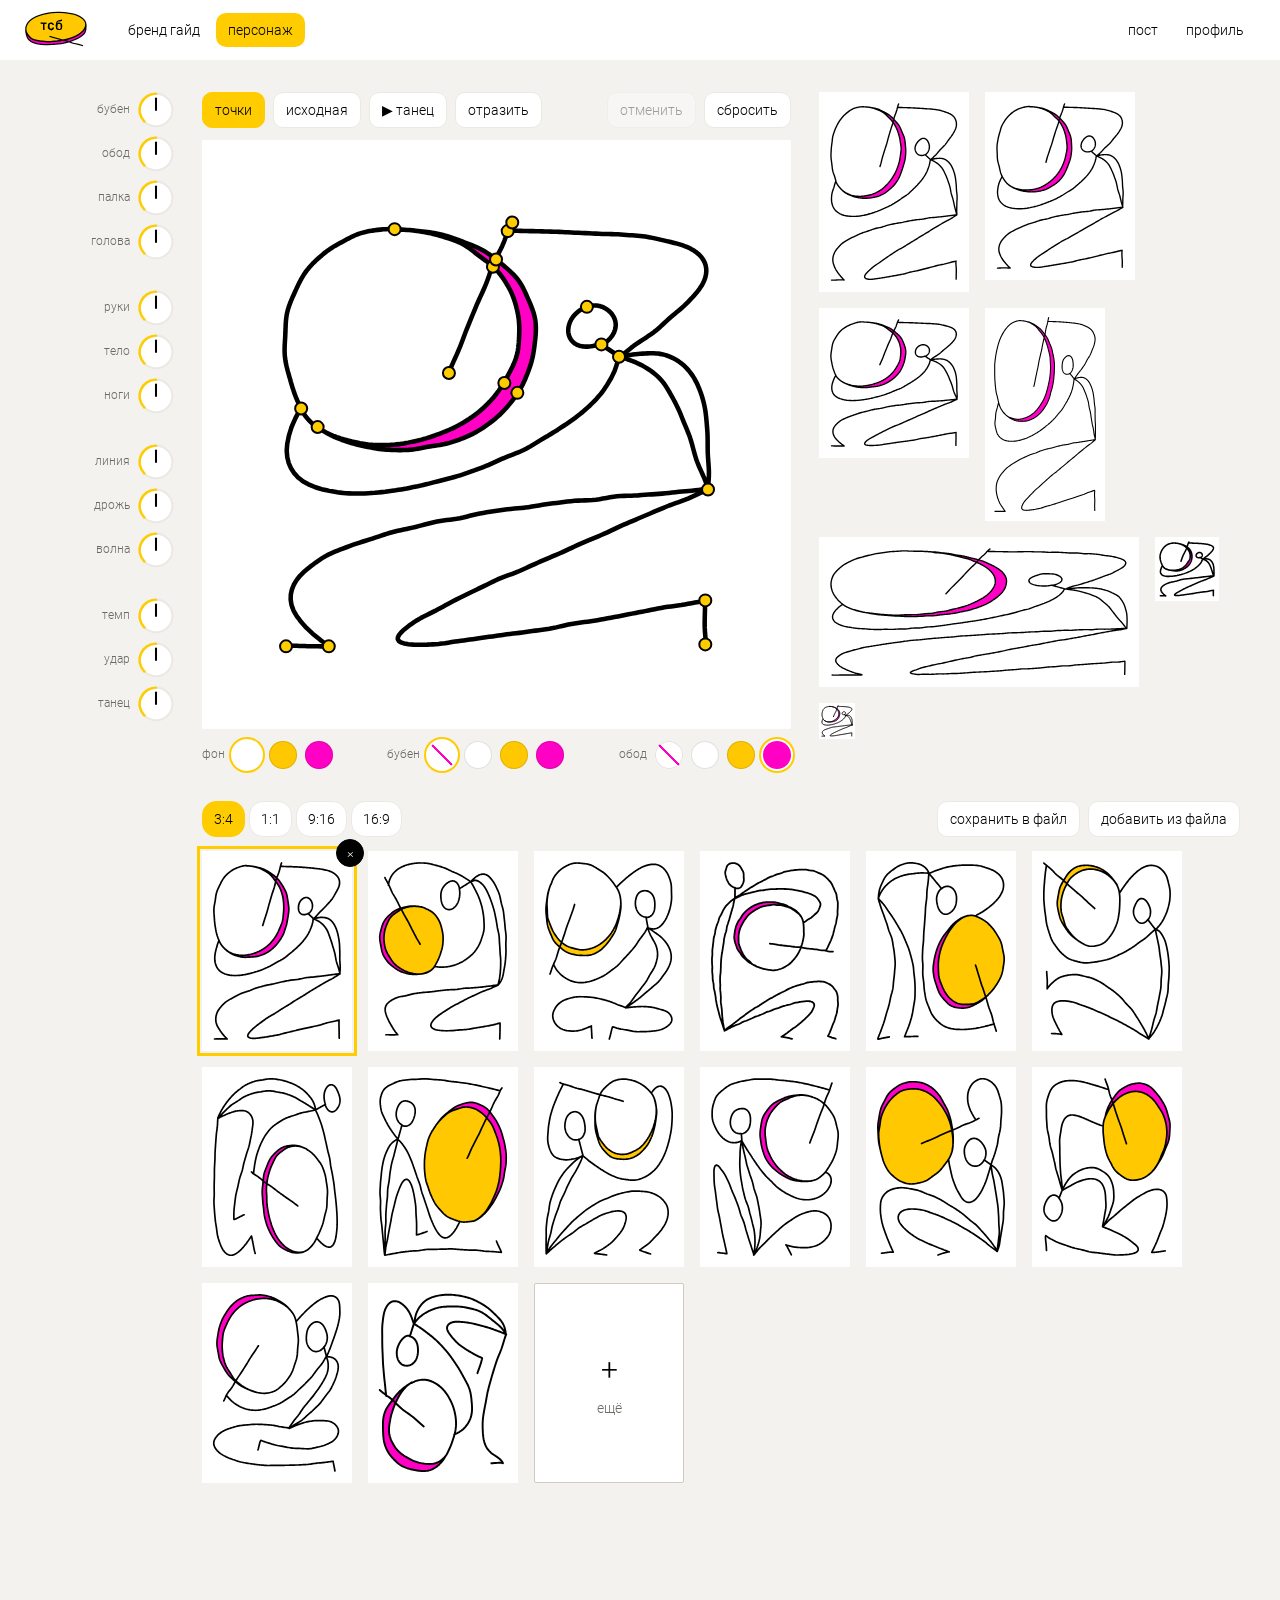
==== character.html @ 8b139198 "Танцы с бубном: сайт Co-Authored-By: Claude Opus 5.5 <noreply@anthropic.com>" ====
<!doctype html>
<html lang="ru"><head><meta charset="utf-8"><meta name="viewport" content="width=device-width,initial-scale=1"><title>танцы с бубном: персонаж</title>
<link rel="stylesheet" href="ui-kit.css?v=202611252155"><link rel="stylesheet" href="font.css?v=202611252155"><style>
html,body{margin:0}
.wrap{padding:92px 40px 32px 24px;display:grid;grid-template-columns:150px auto minmax(260px,1fr);gap:28px;align-items:start;justify-content:start}
.knobs{display:flex;flex-direction:column;gap:8px;align-items:flex-end}.knobs .gap{height:14px}
.ed{position:relative;touch-action:none;cursor:pointer;user-select:none}.ed canvas{display:block}.ed svg{position:absolute;inset:0;width:100%;height:100%;overflow:visible}
.nd{fill:#ffcc00;stroke:#000;stroke-width:2;cursor:grab}.hd{fill:#fff;stroke:#ff00c4;stroke-width:2;cursor:grab}.nd.on{fill:#ff00c4}.ln{stroke:#ff00c4;stroke-width:1.5;pointer-events:none}.hit{fill:transparent;cursor:grab}.xx{fill:rgba(255,0,196,.14);stroke:#ff00c4;stroke-width:3;pointer-events:none}#xn{position:absolute;left:14px;bottom:12px;z-index:2;color:#000;background:#fff;border-radius:10px;padding:4px 10px;pointer-events:none;font-weight:500}#xn:empty{display:none}.pers.bad::after{content:'';position:absolute;left:8px;top:8px;width:12px;height:12px;border-radius:50%;background:#ff00c4}
.whole{fill:transparent;cursor:move}.gbox{fill:none;stroke:#000;stroke-width:1.5;stroke-dasharray:5 4;pointer-events:none}.gh{fill:#ffcc00;stroke:#000;stroke-width:2}
.bar{display:flex;justify-content:space-between;gap:8px;flex-wrap:wrap;margin-top:12px}.top{margin:0 0 12px}.dgrp{flex-wrap:wrap}
.tests{display:flex;flex-wrap:wrap;gap:16px;align-items:flex-start}
.troupe{padding:0 40px 25vh 202px}.grid{display:flex;flex-wrap:wrap;gap:16px;margin-top:14px}.pers{position:relative}.pb{border:0;padding:0;background:none;display:block}.pb canvas{display:block}.pers.on .pb{outline:3px solid var(--yellow);outline-offset:2px}.pers .del2{top:-12px;right:-12px}.troupe .card{margin:0}
.rect.on{background:var(--yellow);border-color:var(--yellow)}.rect:disabled{opacity:.35;cursor:default}.sw.no{background:linear-gradient(to top right,transparent 47%,#ff00c4 47%,#ff00c4 53%,transparent 53%),#fff!important}
@media(max-width:900px){.wrap{grid-template-columns:120px 1fr;padding-right:16px}.tests{grid-column:2}}
</style></head><body>
<header class="topbar"><a class="tblogo" href="guide.html" aria-label="бренд гайд"><canvas id="tbLogo"></canvas></a><span style="display:flex;gap:4px"><a class="tbl" href="guide.html">бренд гайд</a><a class="tbl" href="character.html" style="background:var(--yellow)">персонаж</a></span><nav class="tbnav"><a href="assets.html#posts">пост</a><a href="assets.html#profile">профиль</a></nav></header>
<div class="wrap"><div class="knobs" id="knobs"></div>
<div><div class="bar top" id="top"></div><div class="ed" id="ed"><b id="xn" aria-live="polite"></b><canvas id="cv"></canvas><svg id="ov"></svg></div><div class="bar" id="bot"></div></div>
<div class="tests" id="tests"></div></div>
<div class="troupe"><div class="bar top"><div class="chips" id="rat"></div><div class="dgrp"><button class="rect" onclick="toFile()">сохранить в файл</button><button class="rect" onclick="$('ff').value='';$('ff').click()">добавить из файла</button><input type="file" id="ff" accept=".json,application/json" hidden></div></div><div class="grid" id="grid"></div></div>
<script src="chars-default.js?v=202611252155"></script><script src="poses.js?v=202611252155"></script><script src="cross.js?v=202611252155"></script><script src="dance.js?v=202611252155"></script><script src="figure.js?v=202611252155"></script><script src="ui-kit.js?v=202611252155"></script><script>
'use strict';
const $=id=>document.getElementById(id),clone=o=>JSON.parse(JSON.stringify(o)),KEY='tsb.characters.v3',OLD='tsb.characters.v2';
// точки макета, 342×342
const BASE={top:[88.9,5.4],top1:[121.8,5.4],top2:[13.5,5.4],top3:[119.5,5.4],
 in1:[168.2,35.8],in1a:[150,17.3],in1b:[191.7,59.6],in2:[177.4,129.5],in2a:[198.5,94.5],in2b:[145.1,183.1],
 out1:[170.7,29.9],out1a:[149.3,14.2],out1b:[202,52.8],out2:[187.9,137.5],out2a:[215.5,90.5],out2b:[156.2,191.6],
 bot:[26.8,165.1],bota:[62.8,191],boto:[64.8,193.2],botb:[21,160.7],left:[13.5,150.1],lefta:[16.4,155.7],leftb:[-21.2,82.3],
 hand:[180.1,7],handa:[348.4,7],butt:[183.8,0],tip:[132.7,121.5],neck:[269.9,108.4],necka:[394.3,23.8],neckb:[255.2,200.9],neckc:[344.8,89.6],neckd:[319.7,121.3],leftc:[-63,280.4],
 hb:[255.7,98.4],hb1:[278.2,86],hb2:[226.8,107.8],ht:[244,68.1],ht1:[263.1,60.7],ht2:[218,78.2],
 hip:[341.7,215.5],hipa:[342.7,160.6],hipb:[317.8,156.8],hipc:[178.7,226.1],hipd:[-4.2,360],
 f1:[35.8,342],f1a:[-84.8,258.5],f1e:[1.3,342],f2:[339.5,304.9],f2a:[21.4,363.2],f2e:[339.5,340.4]};
// [точка, усик, усик, точка, группа]; две точки = прямая
const SEG=[['top','top1','in1a','in1','drum'],['in1','in1b','in2a','in2','drum'],['in2','in2b','bota','bot','drum'],['bot','botb','lefta','left','drum'],['left','leftb','top2','top','drum'],
 ['top','top3','out1a','out1','rim'],['out1','out1b','out2a','out2','rim'],['out2','out2b','boto','bot','rim'],
 ['hand','handa','necka','neck','arm'],['neck','neckb','leftc','left','arm'],['neck','neckc','hipa','hip','body'],['neck','neckd','hipb','hip','body'],['hip','hipc','f1a','f1','leg'],['hip','hipd','f2a','f2','leg'],
 ['hb','hb1','ht1','ht','head'],['ht','ht2','hb2','hb','head'],['butt','hand'],['hand','tip'],['neck','hb'],['f1','f1e'],['f2','f2e']];
const PATHS=[[0,1,2,3,4],[5,6,7],[8],[9],[10],[11],[12,19],[13,20],[14,15],[16,17],[18]];
const OWN={};for(const s of SEG)if(s.length>2){OWN[s[1]]=s[0];OWN[s[2]]=s[3]}
const DRUM=['top','top1','top2','top3','in1','in1a','in1b','in2','in2a','in2b','out1','out1a','out1b','out2','out2a','out2b','bot','bota','boto','botb','left','lefta','leftb'];
const HEAD=['hb1','hb2','ht','ht1','ht2'];
const RIM={out1:'in1',out1a:'in1a',out1b:'in1b',out2:'in2',out2a:'in2a',out2b:'in2b',boto:'bota',top3:'top1'};
const BEND={};for(const s of SEG)if(['arm','body','leg'].includes(s[4])){BEND[s[1]]=[s[0],s[3],1/3,s[4]];BEND[s[2]]=[s[0],s[3],2/3,s[4]]}
const MOVE={hb:HEAD,neck:['hb',...HEAD],hand:['butt'],f1:['f1e'],f2:['f2e']};
// крутилки: .5 = как в макете
const DEF={pts:BASE,k:{drum:.5,rim:.5,head:.5,stick:.5,arm:.5,body:.5,leg:.5,weight:.5,wob:.5,step:.5},skin:'none',side:'pink',surf:'white',under:false,dots:true};
// A = вся труппа; S = открытый персонаж (свои точки, крутилки, цвета); фон и вид общие
let A=[],cur=0,S,G={surf:'white',under:false,dots:true,ratio:'3:4'},undo=[],sel=null,seen='';
const SHOWN=['surf','under','dots'];
function open_(i){if(play){play=false;$('ov').style.display=''}cur=i;S=A[i];for(const k of SHOWN)S[k]=G[k];sel=null}
function born(q,i){const o=clone(DEF);if(q)o.pts=buildPose(q,BASE,DRUM);o.src=q?q.id:'макет';o.skin=['none','yellow','none'][i%3];o.side=i%3===2?'yellow':'pink';fit(o);o.home=clone(o.pts);return o}
// копии: при каждом открытии прошлый список откладывается в IndexedDB (последние 30), отдельно от рабочего
const vault=()=>new Promise((ok,no)=>{const r=indexedDB.open('tsb.characters.backup',1);r.onupgradeneeded=()=>r.result.createObjectStore('b');r.onsuccess=()=>ok(r.result);r.onerror=()=>no(r.error)});
async function backup(raw){if(!raw)return;try{const d=await vault(),st=d.transaction('b','readwrite').objectStore('b');st.put(raw,Date.now());const r=st.getAllKeys();r.onsuccess=()=>r.result.slice(0,-30).forEach(k=>st.delete(k))}catch(e){console.warn(e)}}
function load(){let v=null;const raw=localStorage.getItem(KEY);backup(raw);try{v=JSON.parse(localStorage.getItem(KEY)||'null')}catch(e){}
  if(v&&Array.isArray(v.list)&&v.list.length){A=v.list;Object.assign(G,v.g)}else{A=CHAR_DEFAULT.map(clone);
    // настроенные вручную персонажи из прошлой серии остаются в конце
    try{const o=JSON.parse(localStorage.getItem(OLD)||'null');if(o&&o.list)A.push(...o.list.filter(T=>T.home&&(JSON.stringify(T.pts)!==JSON.stringify(T.home)||JSON.stringify(T.k)!==JSON.stringify(DEF.k))))}catch(e){}}
  if(raw&&!(v&&Array.isArray(v.list)&&v.list.length))try{localStorage.setItem(KEY+'.broken.'+Date.now(),raw)}catch(e){}
  open_(v&&A[v.cur]?v.cur:0)}
function toFile(){save();const a=el('a');a.href=URL.createObjectURL(new Blob([localStorage.getItem(KEY)||JSON.stringify({list:A,cur,g:G})],{type:'application/json'}));a.download=`tancy-s-bubnom-персонажи-${A.length}-${new Date().toISOString().slice(0,16).replace(/[:T]/g,'-')}.json`;a.click();setTimeout(()=>URL.revokeObjectURL(a.href),4000)}
// из файла персонажи добавляются в конец, ничего не заменяя
async function fromFile(f){try{const v=JSON.parse(await f.text());if(!Array.isArray(v.list)||!v.list.length||!v.list.every(T=>T.pts&&T.k&&Object.keys(BASE).every(q=>Array.isArray(T.pts[q]))))throw 0;const have=new Set(A.map(T=>JSON.stringify([T.pts,T.k,T.skin,T.side]))),add=v.list.filter(T=>!have.has(JSON.stringify([T.pts,T.k,T.skin,T.side])));if(!add.length)return toast('все эти персонажи уже здесь');snap();A.push(...add);open_(A.length-1);all();toast('добавлено персонажей: '+add.length,back)}catch(e){toast('это не файл персонажей')}}
const save=()=>{try{giveIds();for(const k of SHOWN)G[k]=S[k];localStorage.setItem(KEY,JSON.stringify({list:A,cur,g:G}));publish()}catch(e){console.warn(e)}};
const snap=()=>{undo.push(JSON.stringify({A,cur,G}));if(undo.length>40)undo.shift()};
const mul=v=>v<.5?.15+v*1.7:1+(v-.5)*2;   // 0.15…1…2
const size=v=>.4+v*1.2,FR=v=>1.2*v+.4;
// точки после крутилок
function effective(T){const p=T.pts,o=clone(p),K=T.k,ds=size(K.drum),cx=(p.left[0]+p.in2[0])/2,cy=(p.top[1]+p.bot[1])/2,hs=size(K.head),rm=mul(K.rim);
  for(const q in RIM)for(const j of[0,1])o[q][j]=p[RIM[q]][j]+(p[q][j]-p[RIM[q]][j])*rm;
  for(const q of DRUM)o[q]=[cx+(o[q][0]-cx)*ds,cy+(o[q][1]-cy)*ds];
  for(const q of HEAD)o[q]=[0,1].map(j=>p.hb[j]+(p[q][j]-p.hb[j])*hs);
  for(const q in BEND){const[a,b,t,g]=BEND[q],n=OWN[q],h=[0,1].map(j=>p[q][j]+o[n][j]-p[n][j]);const k=mul(K[g]);o[q]=[0,1].map(j=>{const c=o[a][j]+(o[b][j]-o[a][j])*t;return c+(h[j]-c)*k})}
  const st=mul(K.stick);o.tip=[0,1].map(j=>p.hand[j]+(p.tip[j]-p.hand[j])*st);return o}
function gain(q){let g=1;const K=S.k;if(RIM[q])g*=mul(K.rim);if(DRUM.includes(q))g*=size(K.drum);if(HEAD.includes(q))g*=size(K.head);if(BEND[q])g*=mul(K[BEND[q][3]]);if(q==='tip')g*=mul(K.stick);return g}
function curve(E,s){if(s.length<3)return Array.from({length:9},(_,i)=>[0,1].map(j=>E[s[0]][j]+(E[s[1]][j]-E[s[0]][j])*i/8));
  const[a,b,c,d]=s.map(q=>E[q]);return Array.from({length:49},(_,i)=>{const u=i/48,v=1-u;return[0,1].map(j=>v*v*v*a[j]+3*v*v*u*b[j]+3*v*u*u*c[j]+u*u*u*d[j])})}
const join=(E,ids)=>ids.flatMap((i,n)=>n?curve(E,SEG[i]).slice(1):curve(E,SEG[i]));
const rnd=k=>{const s=Math.sin(k*127.1+11.7)*43758.5453;return s-Math.floor(s)},noise=v=>{const f=Math.floor(v),u=v-f,w=u*u*(3-2*u);return(rnd(f)*(1-w)+rnd(f+1)*w)*2-1};
function pen(x,lines,w,col,amp,per){x.lineWidth=w;x.lineCap=x.lineJoin='round';x.strokeStyle=col;x.beginPath();lines.forEach((L,li)=>{let s=0,first=true;
  for(let i=1;i<L.length;i++){const a=L[i-1],b=L[i],len=Math.hypot(b[0]-a[0],b[1]-a[1]);if(!len)continue;const n=Math.max(1,Math.ceil(len/(w*.8)));
    for(let j=first?0:1;j<=n;j++){const u=j/n,d=noise((s+len*u)/(w*per)+li*50)*w*amp,X=a[0]+(b[0]-a[0])*u-(b[1]-a[1])/len*d,Y=a[1]+(b[1]-a[1])*u+(b[0]-a[0])/len*d;first?x.moveTo(X,Y):x.lineTo(X,Y);first=false}s+=len}});x.stroke()}
const COL={none:null,white:'#ffffff',yellow:'#ffc800',pink:'#ff00c4'},SURF={white:'#ffffff',yellow:'#ffcc00',pink:'#ff00c4'};
function drawChar(x,X,Y,W,H,T,o={}){const E=o.E||effective(T),tf=([a,b])=>[X+a/342*W,Y+b/342*H],P=ids=>join(E,ids).map(tf),w=o.w||Math.min(W,H)*(.0035+T.k.weight*.0145);
  const fill=(pts,c)=>{x.beginPath();pts.forEach((p,i)=>i?x.lineTo(p[0],p[1]):x.moveTo(p[0],p[1]));x.closePath();x.fillStyle=c;x.fill()};
  if(COL[T.skin])fill(P([0,1,2,3,4]),COL[T.skin]);
  if(COL[T.side])fill([...P([5,6,7]),...P([0,1,2]).reverse()],COL[T.side]);
  pen(x,PATHS.map(P),w,o.line||'#000',T.k.wob*.34,2+T.k.step*6)}
// рамка: персонаж всегда касается всех сторон прямоугольника
function bounds(T){const E=effective(T);let a=1e9,b=1e9,c=-1e9,d=-1e9;for(const s of SEG)for(const p of curve(E,s)){a=Math.min(a,p[0]);b=Math.min(b,p[1]);c=Math.max(c,p[0]);d=Math.max(d,p[1])}return[a,b,c-a||1,d-b||1]}
function fit(T){const[a,b,w,h]=bounds(T);for(const k in T.pts)T.pts[k]=[(T.pts[k][0]-a)/w*342,(T.pts[k][1]-b)/h*342]}
// ───────── движение: танцуют все
const NAMES={DRUM,HEAD,RIM};
let play=false,clock=0,last=0;const boxCache=new Map();
const mot=()=>Object.assign({tempo:.5,hit:.5,dance:.5},G.motion),loopLen=()=>3.2/(.5+mot().tempo);
const canDance=()=>true;
// рамка одна на всю петлю: персонаж касается сторон в крайних кадрах и не пульсирует
function danceFrame(T,u){const m=mot(),E0=effective(T),key=JSON.stringify([T.pts,T.k,m.hit,m.dance]);let box=boxCache.get(T.id);if(!box||box[0]!==key){let a=1e9,b=1e9,c=-1e9,d=-1e9;for(let i=0;i<64;i++){const E=DANCE.frame(E0,i/64,m,NAMES);for(const s of SEG)for(const p of curve(E,s)){a=Math.min(a,p[0]);b=Math.min(b,p[1]);c=Math.max(c,p[0]);d=Math.max(d,p[1])}}box=[key,[a,b,c-a,d-b]];boxCache.set(T.id,box)}
  const[a,b,w,h]=box[1],E=DANCE.frame(E0,u,m,NAMES);for(const k in E)E[k]=[(E[k][0]-a)/w*342,(E[k][1]-b)/h*342];return E}
function tick(t){if(!play)return;if(!canDance()||dr){setPlay(false);return}clock+=Math.max(0,Math.min(.1,(t-last)/1000));last=t;paintPlay((clock/loopLen())%1);requestAnimationFrame(tick)}
function paintPlay(u){const c=$('cv'),d=dpr(),x=c.getContext('2d'),E=danceFrame(S,u);x.setTransform(d,0,0,d,0,0);x.fillStyle=SURF[S.surf];x.fillRect(0,0,Z,Z);drawChar(x,M,M,Z-2*M,Z-2*M,S,{E});
  const t=$('tests');TESTS.forEach(([w,h],i)=>{const q=t.children[i];if(!q)return;const y=q.getContext('2d');y.setTransform(d,0,0,d,0,0);y.fillStyle=SURF[S.surf];y.fillRect(0,0,w,h);const m=Math.min(w,h)*.08;drawChar(y,m,m,w-2*m,h-2*m,S,{E,w:Math.max(1,Math.min(w,h)*(.003+S.k.weight*.0125)*(w<70?2.6:1))})});
  // вся труппа внизу танцует вместе, рисуются только те, кто на экране
  const[tw,th]=size_();A.forEach((T,i)=>{const n=$('grid').children[i],q=n&&n.querySelector('canvas');if(!q)return;const r=q.getBoundingClientRect();if(r.bottom<60||r.top>innerHeight)return;const y=q.getContext('2d');y.setTransform(d,0,0,d,0,0);y.fillStyle=SURF[S.surf];y.fillRect(0,0,tw,th);const m=Math.min(tw,th)*.08;drawChar(y,m,m,tw-2*m,th-2*m,T,{E:danceFrame(T,u),w:Math.max(1.2,Math.min(tw,th)*(.004+T.k.weight*.0145))})})}
function setPlay(v){v=v&&canDance();if(v===play)return;play=v;$('ov').style.display=v?'none':'';if(v){sel=null;last=performance.now();requestAnimationFrame(tick)}else{seen='';paint()}bars()}
// ───────── в билдер: готовые контуры всех персонажей; удалённые остаются для постов, где они уже стоят
const BAKED='tsb.characters.baked',SRC14=['макет','п1','п2','п3','п4','п5','п6','п7','п8','п18','п19','п22','п24','поклон'];
function giveIds(){const used=new Set();for(const T of A)if(T.id!=null){if(used.has(T.id))delete T.id;else used.add(T.id)}
  for(const T of A)if(T.id==null){const n=SRC14.indexOf(T.src);T.id=n>=0&&!used.has(n)&&!T.extra?n:'x'+Date.now().toString(36)+Math.random().toString(36).slice(2,6);used.add(T.id)}}
const bakeCache=new Map();
function bakeOne(T){const key=JSON.stringify([T.pts,T.k]),old=bakeCache.get(T.id);if(old&&old[0]===key)return old[1];const q=clone(T);fit(q);const E=effective(q),F=ids=>join(E,ids).map(p=>p.map(v=>Math.round(v*100)/100)),o={id:T.id,w:T.k.wob,s:T.k.step,skin:F([0,1,2,3,4]),side:[...F([5,6,7]),...F([0,1,2]).reverse()],lines:PATHS.map(F),E:Object.fromEntries(Object.entries(E).map(([k,p])=>[k,p.map(v=>Math.round(v*100)/100)]))};bakeCache.set(T.id,[key,o]);return o}
function publish(){let prev=[];try{prev=JSON.parse(localStorage.getItem(BAKED)||'[]')}catch(e){}const live=new Set(A.map(T=>T.id)),dead=prev.filter(c=>!live.has(c.id)).map(c=>Object.assign(c,{dead:true})).slice(-30),s=JSON.stringify([...A.map(bakeOne),...dead]);if(s!==localStorage.getItem(BAKED))localStorage.setItem(BAKED,s)}
// ───────── редактор
let Z=560,M=70;
const pos=p=>[M+p[0]/342*(Z-2*M),M+p[1]/342*(Z-2*M)];
function paint(){Z=Math.max(320,Math.min(innerHeight-220,innerWidth*.46,680));M=Z*.14;const c=$('cv'),d=dpr();c.width=c.height=Math.round(Z*d);c.style.width=c.style.height=Z+'px';$('ed').style.width=Z+'px';const x=c.getContext('2d');x.scale(d,d);x.fillStyle=SURF[S.surf];x.fillRect(0,0,Z,Z);
  if(S.under)drawChar(x,M,M,Z-2*M,Z-2*M,Object.assign(clone(DEF),{pts:S.home,side:'none'}),{line:'rgba(0,0,0,.18)'});
  drawChar(x,M,M,Z-2*M,Z-2*M,S);dots();tests();troupe()}
// голова и бубен целиком: тащить, крутить, менять размер
const WHOLE={'@drum':{pts:DRUM,out:[0,1,2,3,4,5,6,7]},'@head':{pts:['hb',...HEAD],out:[14,15]}};
function box(g,E){const P=WHOLE[g].out.flatMap(i=>curve(E,SEG[i])),X=P.map(p=>p[0]),Y=P.map(p=>p[1]);return[Math.min(...X),Math.min(...Y),Math.max(...X),Math.max(...Y)]}
const mid=b=>[(b[0]+b[2])/2,(b[1]+b[3])/2];
function moveWhole(g,from,f){const T={pts:clone(from),k:S.k},E0=effective(T),W=WHOLE[g].pts,c=mid(box(g,E0));
  for(const k of W)S.pts[k]=f(from[k],c);
  // крутилки размера не должны сдвигать центр
  const drift=E=>{const a=[0,0];for(const k of W){const q=f(E0[k],c);a[0]+=q[0]-E[k][0];a[1]+=q[1]-E[k][1]}return a.map(v=>v/W.length)};
  const d=drift(effective(S));for(const k of W)S.pts[k]=[S.pts[k][0]+d[0],S.pts[k][1]+d[1]];
  if(g==='@drum'){const l=S.pts.left,m=[l[0]-from.left[0],l[1]-from.left[1]];S.pts.leftc=[from.leftc[0]+m[0],from.leftc[1]+m[1]];
    // палка остаётся на том же месте кожи
    const t=f(E0.tip,c),st=mul(S.k.stick);S.pts.tip=[0,1].map(j=>from.hand[j]+(t[j]-from.hand[j])/st)}}
function dots(){const v=$('ov');v.innerHTML='';const E=effective(S),ns='http://www.w3.org/2000/svg',mk=(t,a)=>{const n=document.createElementNS(ns,t);for(const k in a)n.setAttribute(k,a[k]);v.appendChild(n);return n};
  for(const[g,ids]of[['@drum',[0,1,2,3,4]],['@head',[14,15]]])mk('path',{d:'M'+join(E,ids).map(p=>pos(p).join(' ')).join('L')+'Z',class:'whole','data-g':g});
  // лишние пересечения: можно только колотушке с бубном
  const bad=CROSS.find(E,SEG);for(const q of bad){const a=pos(q.p);mk('circle',{cx:a[0],cy:a[1],r:15,class:'xx'})}
  $('xn').textContent=bad.length?'пересечений: '+bad.length:'';
  if(S.dots||WHOLE[sel])points(E,mk);
  if(WHOLE[sel]){const b=box(sel,E),a=pos([b[0],b[1]]),z=pos([b[2],b[3]]),m=12,x0=a[0]-m,y0=a[1]-m,x1=z[0]+m,y1=z[1]+m,cx=(x0+x1)/2,up=y0>44,ry=up?y0-30:y1+30;
    mk('rect',{x:x0,y:y0,width:x1-x0,height:y1-y0,class:'gbox'});mk('line',{x1:cx,y1:up?y0:y1,x2:cx,y2:ry,class:'gbox'});
    for(const[x,y,q,c]of[[x0,y0,'scale','nwse-resize'],[x1,y1,'scale','nwse-resize'],[x1,y0,'scale','nesw-resize'],[x0,y1,'scale','nesw-resize'],[cx,ry,'turn','grab']]){mk(q==='turn'?'circle':'rect',q==='turn'?{cx:x,cy:y,r:8,class:'gh'}:{x:x-7,y:y-7,width:14,height:14,rx:3,class:'gh'});mk('circle',{cx:x,cy:y,r:14,class:'hit','data-op':q,style:'cursor:'+c})}}}
function points(E,mk){if(!S.dots)return;const v=$('ov'),owner=sel&&!WHOLE[sel]&&(OWN[sel]||sel);
  if(owner)for(const q in OWN)if(OWN[q]===owner){const a=pos(E[owner]),b=pos(E[q]);mk('line',{x1:a[0],y1:a[1],x2:b[0],y2:b[1],class:'ln'});mk('circle',{cx:b[0],cy:b[1],r:5,class:'hd'});mk('circle',{cx:b[0],cy:b[1],r:12,class:'hit','data-q':q})}
  for(const q in BASE)if(!OWN[q]){const a=pos(E[q]);mk('circle',{cx:a[0],cy:a[1],r:6,class:'nd'+(q===owner?' on':'')});mk('circle',{cx:a[0],cy:a[1],r:12,class:'hit','data-q':q})}
  // усики сверху, чтобы их было легко взять
  if(owner)[...v.querySelectorAll('.hd')].forEach(h=>{const t=h.nextSibling;v.append(h,t)})}
const TESTS=[[150,200],[150,188],[150,150],[120,213],[320,150],[64,64],[36,36]];
function tests(){const t=$('tests');while(t.children.length<TESTS.length)t.appendChild(document.createElement('canvas'));TESTS.forEach(([w,h],i)=>{const c=t.children[i],d=dpr();c.width=w*d;c.height=h*d;c.style.cssText=`width:${w}px;height:${h}px`;const x=c.getContext('2d');x.scale(d,d);x.fillStyle=SURF[S.surf];x.fillRect(0,0,w,h);const m=Math.min(w,h)*.08,T=clone(S);fit(T);drawChar(x,m,m,w-2*m,h-2*m,T,{w:Math.max(1,Math.min(w,h)*(.003+S.k.weight*.0125)*(w<70?2.6:1))})})}
// труппа
const RAT={'3:4':4/3,'1:1':1,'9:16':16/9,'16:9':9/16};
function thumb(c,T,w,h){const d=dpr();c.width=w*d;c.height=h*d;c.style.cssText=`width:${w}px;height:${h}px`;const x=c.getContext('2d');x.scale(d,d);x.fillStyle=SURF[S.surf];x.fillRect(0,0,w,h);const q=clone(T),m=Math.min(w,h)*.08;fit(q);drawChar(x,m,m,w-2*m,h-2*m,q,{w:Math.max(1.2,Math.min(w,h)*(.004+T.k.weight*.0145))})}
function size_(){const r=RAT[G.ratio];return r<1?[232,Math.round(232*r)]:[150,Math.round(150*r)]}
function troupe(full){const sig=[A.length,cur,G.ratio,S.surf].join(),g=$('grid'),[w,h]=size_();
  if(!full&&sig===seen){g.children[cur].classList.toggle('bad',CROSS.find(effective(S),SEG).length>0);thumb(g.children[cur].firstChild.firstChild,S,w,h);return}seen=sig;g.innerHTML='';
  A.forEach((T,i)=>{const n=el('div','pers'+(i===cur?' on':'')+(CROSS.find(effective(T),SEG).length?' bad':'')),b=el('button','pb'),c=el('canvas');b.title='открыть';b.setAttribute('aria-label','персонаж '+(i+1));b.setAttribute('aria-pressed',i===cur);thumb(c,T,w,h);b.appendChild(c);b.onclick=()=>{save();open_(i);all();};n.appendChild(b);
    if(i===cur&&A.length>1){const x=el('button','circ del2','×');x.title='удалить';x.setAttribute('aria-label','удалить');x.onclick=()=>{snap();A.splice(i,1);open_(Math.max(0,i-1));all();toast('персонаж удалён',back)};n.appendChild(x)}g.appendChild(n)});
  const p=el('button','plus','+<span>ещё</span>');p.style.width=w+'px';p.style.height=h+'px';p.onclick=()=>{snap();const used=new Set(A.map(T=>T.src)),free=MORE.filter(q=>!used.has(q.id));let o;if(free.length)o=born(free[0],A.length);else{const L=[...POSES,...MORE],q=L[Math.floor(Math.random()*L.length)];o=born(q,A.length);for(const k in o.pts)o.pts[k][0]=342-o.pts[k][0];o.home=clone(o.pts)}o.extra=true;save();A.push(o);open_(A.length-1);all()};const pc=el('div','card');pc.appendChild(p);g.appendChild(pc);
  const ch=$('rat');ch.innerHTML='';for(const k in RAT){const b=el('button',k===G.ratio?'on':'',k);b.onclick=()=>{G.ratio=k;all()};ch.appendChild(b)}}
let dr=null;
$('ed').onpointerdown=e=>{if(e.button)return;if(play){setPlay(false);return}const D=e.target.dataset,q=D.q;if(D.g||D.op){snap();if(D.g)sel=D.g;const c=pos(mid(box(sel,effective(S)))),r=$('ed').getBoundingClientRect(),px=e.clientX-r.left,py=e.clientY-r.top;
    dr={op:D.op||'move',g:sel,x:e.clientX,y:e.clientY,p:clone(S.pts),moved:false,c,a:Math.atan2(py-c[1],px-c[0]),l:Math.hypot(px-c[0],py-c[1])};$('ed').setPointerCapture(e.pointerId);dots();e.preventDefault();return}
  if(!q){sel=null;dots();return}snap();sel=q;dr={q,x:e.clientX,y:e.clientY,p:clone(S.pts),moved:false};$('ed').setPointerCapture(e.pointerId);dots();e.preventDefault()};
$('ed').onpointermove=e=>{if(!dr)return;const s=342/(Z-2*M),dx=(e.clientX-dr.x)*s,dy=(e.clientY-dr.y)*s;if(!dr.moved&&Math.hypot(dx,dy)<2)return;dr.moved=true;
  if(dr.g){const r=$('ed').getBoundingClientRect(),px=e.clientX-r.left-dr.c[0],py=e.clientY-r.top-dr.c[1];let k=1,t=0;if(dr.op==='scale')k=Math.max(.2,Math.min(4,Math.hypot(px,py)/dr.l));if(dr.op==='turn')t=Math.atan2(py,px)-dr.a;
    const C=Math.cos(t)*k,N=Math.sin(t)*k,mx=dr.op==='move'?dx:0,my=dr.op==='move'?dy:0;S.pts=clone(dr.p);moveWhole(dr.g,dr.p,([x,y],c)=>[c[0]+(x-c[0])*C-(y-c[1])*N+mx,c[1]+(x-c[0])*N+(y-c[1])*C+my]);paint();return}
  const q=dr.q,g=gain(q),add=(k,f)=>S.pts[k]=[dr.p[k][0]+dx*f,dr.p[k][1]+dy*f];
  add(q,1/g);if(!OWN[q]){const go=new Set(MOVE[q]||[]);for(const k in OWN)if(OWN[k]===q)go.add(k);for(const k of go)add(k,1/g)}paint()};
$('ed').onpointerup=$('ed').onpointercancel=()=>{if(!dr)return;if(!dr.moved)undo.pop();if(dr.moved)fit(S);dr=null;save();bars();paint()};
// ───────── управление
const KN=[['бубен','drum'],['обод','rim'],['палка','stick'],['голова','head'],null,['руки','arm'],['тело','body'],['ноги','leg'],null,['линия','weight'],['дрожь','wob'],['волна','step']];
function knobs(){const w=$('knobs');w.innerHTML='';for(const n of KN){if(!n){w.appendChild(el('div','gap'));continue}const[t,k]=n;let held=false;const kb=knob(t,S.k[k],v=>{if(!held){snap();held=true}S.k[k]=v;paint()},()=>{held=false;fit(S);save();bars();paint()});kb.ondblclick=()=>{snap();S.k[k]=.5;all()};w.appendChild(lab(t,kb))}if(canDance()){w.appendChild(el('div','gap'));for(const[t,k]of[['темп','tempo'],['удар','hit'],['танец','dance']])w.appendChild(lab(t,knob(t,mot()[k],v=>{G.motion=Object.assign(mot(),{[k]:v});if(!play)setPlay(true)},()=>save())))}}
const B=(t,f,on)=>{const b=el('button','rect'+(on?' on':''),t);b.onclick=f;return b};
function bars(){const t=$('top'),b=$('bot');t.innerHTML=b.innerHTML='';const l=el('div','dgrp'),r=el('div','dgrp');
  l.append(B('точки',()=>{S.dots=!S.dots;all()},S.dots),B('исходная',()=>{S.under=!S.under;all()},S.under));
  const u=B('отменить',back);u.disabled=!undo.length;r.append(u,B('сбросить',()=>{snap();S.pts=clone(S.home);S.k=clone(DEF.k);sel=null;all();toast('поза как была',back)}));if(canDance()){const p=B(play?'стоп':'▶ танец',()=>setPlay(!play),play);p.title='пробел';l.append(p)}l.append(B('отразить',()=>{snap();for(const k in S.pts)S.pts[k][0]=342-S.pts[k][0];all()}));t.append(l,r);
  const sw=(opts,key)=>{const n=el('div','sws');opts.forEach(o=>{const q=swatch(o,S[key],COL[o]||'#fff',()=>{snap();S[key]=o;all()},{none:'нет',white:'белый',yellow:'жёлтый',pink:'розовый'}[o]);if(o==='none')q.classList.add('no');n.appendChild(q)});return n};
  b.append(lab('фон',sw(['white','yellow','pink'],'surf')),lab('бубен',sw(['none','white','yellow','pink'],'skin')),lab('обод',sw(['none','white','yellow','pink'],'side')))}
function back(){const v=undo.pop();if(!v)return;const o=JSON.parse(v);A=o.A;G=o.G;open_(Math.min(o.cur,A.length-1));all()}
function all(){if(play){play=false;$('ov').style.display=''}save();seen='';knobs();bars();paint()}
addEventListener('keydown',e=>{if(e.code==='Space'&&canDance()&&!/^(BUTTON|INPUT|TEXTAREA)$/.test(document.activeElement?.tagName||'')){e.preventDefault();setPlay(!play)}if((e.metaKey||e.ctrlKey)&&e.code==='KeyZ'&&!e.shiftKey){e.preventDefault();back()}if(e.key==='Escape'){sel=null;dots()}});
addEventListener('resize',()=>paint());
{const c=$('tbLogo');c.width=128;c.height=80;c.style.cssText='width:64px;height:40px';Fig.logo(c.getContext('2d'),'oval',0,2,.42,{skin:Fig.C.drum})}
$('ff').onchange=e=>e.target.files[0]&&fromFile(e.target.files[0]);
if(location.hash==='#save'||location.search==='?save'){const r=localStorage.getItem(KEY);if(r){const x=document.createElement('a');x.href=URL.createObjectURL(new Blob([r],{type:'application/json'}));x.download='tancy-s-bubnom-auto.json';x.click()}}
load();all();
</script></body></html>
---- ui-kit.css ----
/* UI kit: rules lifted unchanged from barabannaja/assets.html; retheme through :root only */
:root{--pink:#ff00c4;--yellow:#ffcc00;--ink:#000000;--mut:#6b6964;--line:#ebe9e4;--bg:#f3f2ef}
*{box-sizing:border-box}
body{font:14px/1.45 "Helvetica Neue",TSB,Arial,system-ui,sans-serif;color:var(--ink);background:var(--bg)}
button{font:inherit;color:inherit;cursor:pointer}
.chips{display:flex;flex-wrap:wrap;gap:4px}
.chips button{border:1px solid var(--line);background:#fff;border-radius:14px;padding:5px 11px;white-space:pre;text-align:left}
.chips button.on{background:var(--yellow);color:var(--ink);border-color:var(--yellow)}
.chips.dir button{width:36px;padding:5px 0;text-align:center}
.card{flex:none;display:flex;flex-direction:column;gap:12px}
.card canvas{display:block;outline:1px solid var(--line);touch-action:none}
.card .plus{border:1.5px solid #cfcbc3;border-radius:2px;background:#fff;font-size:30px;font-weight:300;color:var(--ink)}
.card .plus span{display:block;font-size:14px;font-weight:400;color:var(--mut);margin-top:6px}
.card .plus:hover{border-color:var(--pink);color:var(--pink)}
.pic{position:relative}
.card.active{z-index:3}
.lock{position:absolute;top:-48px;right:-42px;   /* in the gap, on the level of the top buttons: the side tools never cover it */width:36px;height:36px;border-radius:50%;border:1px solid var(--line);background:#fff;padding:0;z-index:4;display:grid;place-items:center}
.lock svg{width:18px;height:18px;fill:none;stroke:var(--ink);stroke-width:2;stroke-linecap:round}
.lock.on{background:var(--yellow);border-color:var(--yellow)}
.lock:hover{border-color:var(--ink)}   /* neighbours stay put, the tools overlap them */
.topbar{position:fixed;top:0;left:0;right:0;height:60px;display:flex;align-items:center;gap:28px;padding:0 24px;background:#fff;z-index:20}
.tblogo canvas{display:block}.tbl,.tbnav a{color:var(--ink);text-decoration:none;padding:7px 12px;border-radius:10px}
.tbl:hover,.tbnav a:hover{background:#f4f2ef}
.tbnav{display:flex;gap:4px;margin-left:auto}.tbnav a.on{background:var(--yellow)}
.tbeye{display:flex;align-items:center;gap:8px;border:1px solid var(--line);background:#fff;border-radius:22px;padding:6px 14px 6px 10px;font:inherit;cursor:pointer}
.tbeye svg{width:20px;height:20px;fill:none;stroke:var(--ink);stroke-width:1.8}.tbeye.on{background:var(--yellow);border-color:var(--yellow)}
.page{padding-top:60px;padding-bottom:40vh}   /* room to scroll the last row up to the middle of the screen */
.sec{scroll-margin-top:60px}
.sechd{display:flex;align-items:center;gap:10px;padding:28px calc(40px + var(--pv,0px)) 0 150px;min-height:36px}
.sechd .sp{flex:1}
.page .row{position:static;display:flex;overflow-x:auto;overflow-y:hidden;padding-top:0;padding-right:calc(40px + var(--pv,0px));padding-bottom:10px}
.card.static{cursor:pointer}.card.static canvas{outline:1px solid var(--line)}
.dtop{position:absolute;left:0;right:0;bottom:calc(100% + 12px);display:flex;justify-content:space-between;align-items:center}
.tline{position:absolute;left:0;right:0;top:calc(100% + 60px);display:flex;align-items:center;gap:8px}
.tline .circ{flex:none;display:grid;place-items:center}
.tline svg{width:16px;height:16px;fill:var(--ink);stroke:var(--ink)}
.tdw{display:flex;align-items:center;gap:4px;flex:none;font-size:13px;color:var(--mut)}
.tdur{width:52px;height:36px;border:1px solid var(--line);border-radius:18px;text-align:center;font:inherit;font-size:13px;color:var(--ink);background:#fff;padding:0 4px}
.tdur:focus{outline:2px solid var(--yellow);border-color:var(--yellow)}
.ttrack{position:relative;flex:1;height:36px;cursor:pointer;touch-action:none;margin:0 9px}
.ttrack::before{content:'';position:absolute;left:0;right:0;top:17px;height:2px;background:var(--line)}
.ttick{position:absolute;top:13px;width:1px;height:10px;background:#d8d5cf}
.thead{position:absolute;top:2px;bottom:2px;width:2px;margin-left:-1px;background:var(--pink);pointer-events:none}
.tmark{position:absolute;top:50%;width:18px;height:18px;margin:-9px 0 0 -9px;border-radius:50%;border:2px solid var(--ink);background:#fff;padding:0;cursor:ew-resize;z-index:1}
.tmark.on{background:var(--yellow);border-color:var(--yellow)}
.tmark:focus-visible{outline:2px solid var(--pink)}
.dbot{position:absolute;left:0;right:0;top:calc(100% + 12px);display:flex;justify-content:space-between;align-items:center}
.dgrp{display:flex;gap:8px;align-items:center}
.dleft{position:absolute;right:calc(100% + 14px);display:flex;flex-direction:column;align-items:flex-end;gap:8px;width:100px}
.kico{display:flex;align-items:center;gap:8px}
.klab{font-size:12px;color:var(--mut);text-align:right;white-space:nowrap}
.kico:hover .klab,.kico:focus-within .klab{color:var(--ink)}
.dleft.lab{width:auto}
.dleft .gap{height:6px}
.sws.wrap{justify-content:flex-end}
.dleft select{font:inherit;font-size:12px;border:1px solid var(--line);border-radius:10px;padding:4px 6px;background:#fff;width:100px}
.sws.col{flex-direction:column;align-items:flex-end}
.circ{width:36px;height:36px;border-radius:50%;border:1px solid var(--line);background:#fff;padding:0;font-size:14px;line-height:1}
.circ.on{background:var(--yellow);color:var(--ink);border-color:var(--yellow)}
.circ.lg{font-size:11px}
.circ.del2{position:absolute;top:-14px;right:-14px;width:28px;height:28px;background:var(--ink);color:#fff;border-color:var(--ink);font-size:13px;z-index:7}
.circ.del2:hover{background:var(--pink);color:#fff;border-color:var(--pink)}
.rect{border:1px solid var(--line);background:#fff;border-radius:10px;padding:7px 12px}
.rect:hover{border-color:var(--ink)}
.pic{position:relative}
.ov{position:absolute;inset:0;cursor:pointer}
.snap{position:absolute;border:1.5px dashed rgba(20,20,20,.35);border-radius:4px;pointer-events:none}
.snap.on{border:2px solid var(--yellow);background:rgba(255,225,0,.18)}
.selbox{position:absolute;border:2px dashed var(--yellow);border-radius:4px;pointer-events:none;box-shadow:0 0 0 1px rgba(0,0,0,.15)}
.ontext{position:absolute;margin:0;padding:0;border:0;outline:2px dashed var(--yellow);outline-offset:6px;background:transparent;font-family:"Helvetica Neue",TSB,Arial;line-height:1.04;resize:none;overflow:hidden;caret-color:var(--pink)}
.card{position:relative}
.knob{display:flex;flex-direction:column;align-items:center;gap:2px;cursor:ns-resize;user-select:none;touch-action:none;font-size:11px;color:var(--mut);border-radius:10px;padding:2px}
.knob svg{width:36px;height:36px}
.knob span{display:none}
.knob{padding:0!important}
.knob .kt{fill:#fff;stroke:var(--line);stroke-width:2.5}
.knob .kv{fill:none;stroke:var(--yellow);stroke-width:3;stroke-linecap:round}
.knob .kh{fill:var(--ink)}
.knob .kp{stroke:var(--ink);stroke-width:2.5;stroke-linecap:round}
.knob:focus-visible{outline:2px solid var(--pink)}
.sws{display:flex;gap:8px}
.sw{width:28px;height:28px;border-radius:50%;border:0;padding:0;box-shadow:inset 0 0 0 1px rgba(0,0,0,.12);background-size:cover}
.sw.on{box-shadow:0 0 0 2px #fff,0 0 0 4px var(--yellow)}
#toast{position:fixed;right:24px;top:76px;transform:translateY(-12px);opacity:0;pointer-events:none;background:var(--ink);color:#fff;border-radius:12px;padding:10px 14px;display:flex;gap:14px;align-items:center;transition:opacity .2s,transform .2s;z-index:20}
#toast.on{opacity:1;transform:translateY(0);pointer-events:auto}
#toast button{border:0;background:var(--yellow);color:var(--ink);border-radius:8px;padding:4px 10px;font-weight:500}
@media (prefers-reduced-motion:reduce){#toast{transition:none}}
#drop{position:fixed;inset:72px 12px 12px 12px;border:2px dashed var(--pink);border-radius:18px;display:none;place-items:center;color:var(--pink);font-weight:500;background:rgba(255,0,196,.04);pointer-events:none;z-index:9}
#drop.on{display:grid}
button:focus-visible,a:focus-visible,select:focus-visible,input:focus-visible{outline:2px solid var(--pink);outline-offset:2px}
.row{display:flex;align-items:flex-start;gap:48px;padding-left:150px}
.row .card{margin-top:64px;margin-bottom:96px}.card.active{z-index:3}
---- font.css ----
@font-face{font-family:TSB;font-weight:300;src:url(lib/roboto-cyrillic-300.woff2) format('woff2');unicode-range:U+0301,U+0400-045F,U+0490-0491,U+04B0-04B1,U+2116}
@font-face{font-family:TSB;font-weight:300;src:url(lib/roboto-latin-300.woff2) format('woff2')}
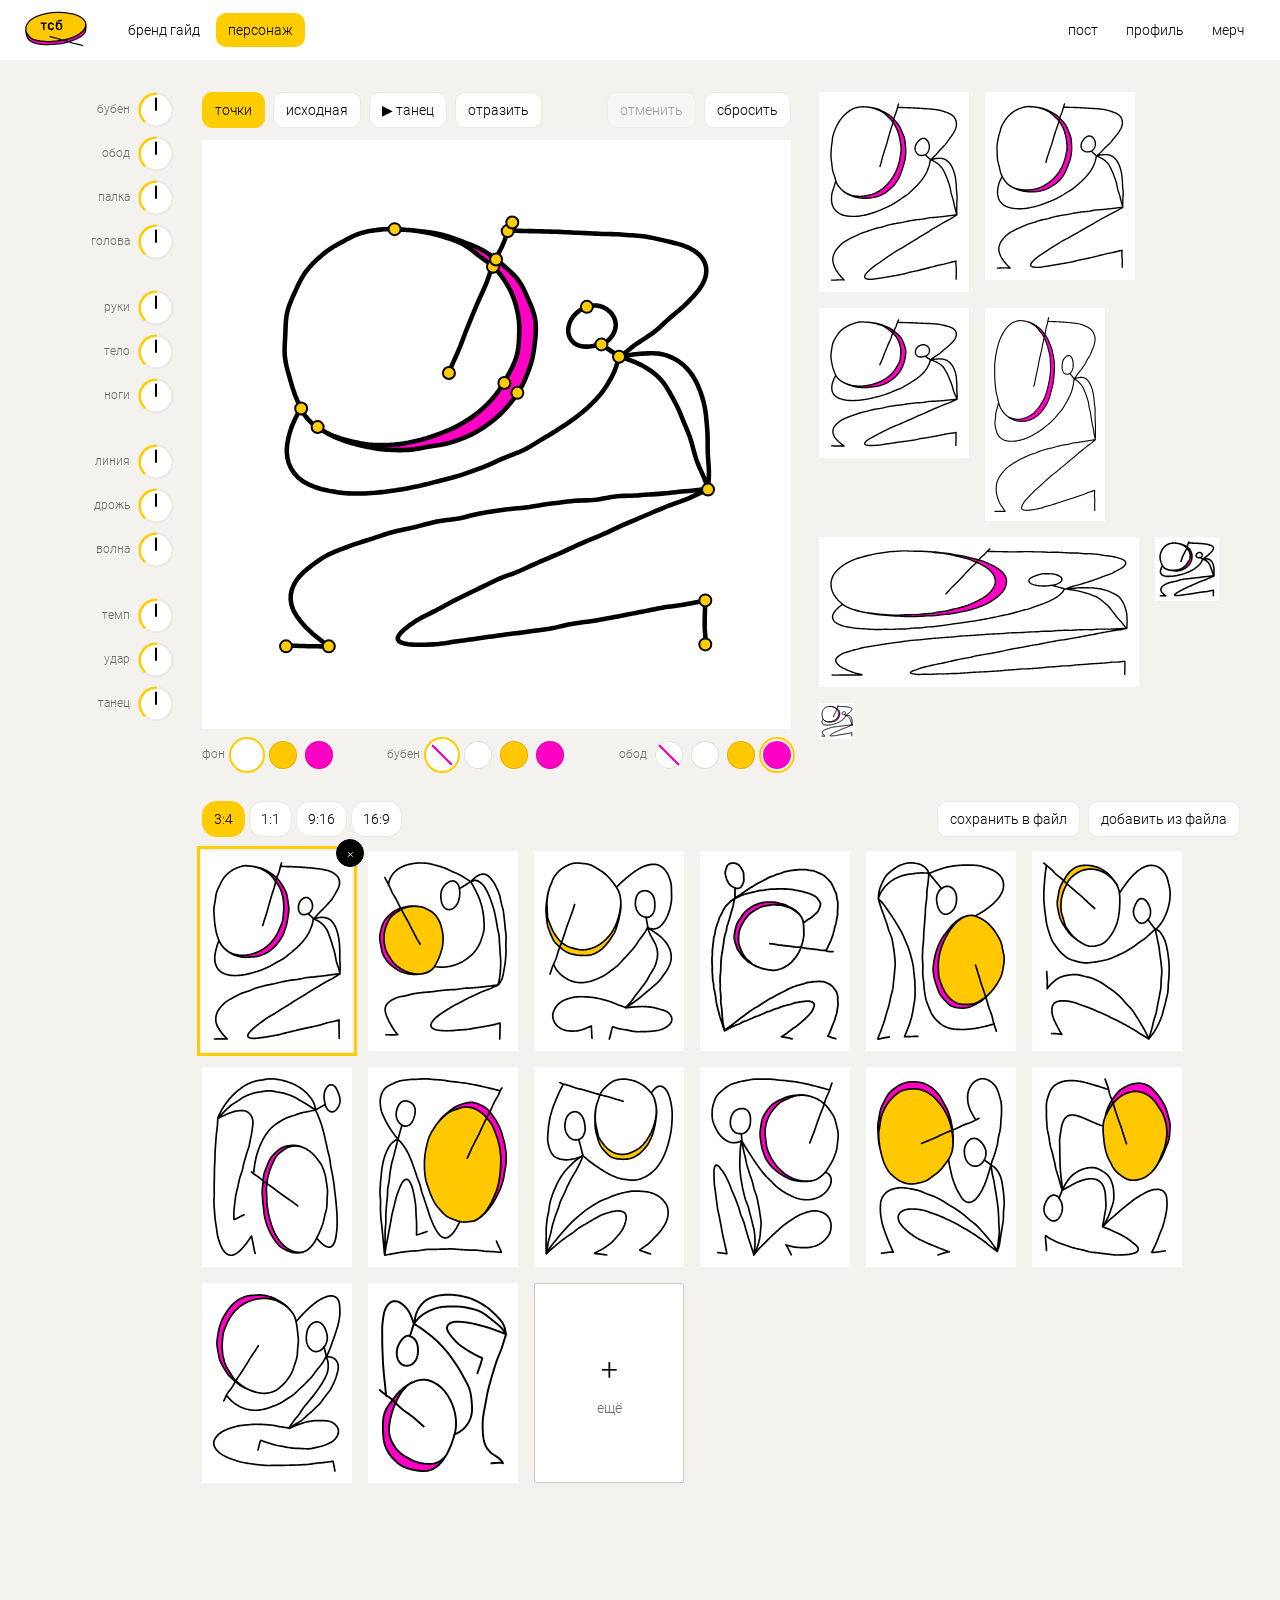
==== commit b40b1bf6: "мерч, сохранение проекта, новые дефолты Co-Authored-By: Claude Opus 5.5 <noreply@anthropic.com>" ====
--- a/character.html
+++ b/character.html
@@ -1,6 +1,6 @@
 <!doctype html>
 <html lang="ru"><head><meta charset="utf-8"><meta name="viewport" content="width=device-width,initial-scale=1"><title>танцы с бубном: персонаж</title>
-<link rel="stylesheet" href="ui-kit.css?v=202611252155"><link rel="stylesheet" href="font.css?v=202611252155"><style>
+<link rel="stylesheet" href="ui-kit.css?v=202611261033"><link rel="stylesheet" href="font.css?v=202611261033"><style>
 html,body{margin:0}
 .wrap{padding:92px 40px 32px 24px;display:grid;grid-template-columns:150px auto minmax(260px,1fr);gap:28px;align-items:start;justify-content:start}
 .knobs{display:flex;flex-direction:column;gap:8px;align-items:flex-end}.knobs .gap{height:14px}
@@ -13,12 +13,12 @@
 .rect.on{background:var(--yellow);border-color:var(--yellow)}.rect:disabled{opacity:.35;cursor:default}.sw.no{background:linear-gradient(to top right,transparent 47%,#ff00c4 47%,#ff00c4 53%,transparent 53%),#fff!important}
 @media(max-width:900px){.wrap{grid-template-columns:120px 1fr;padding-right:16px}.tests{grid-column:2}}
 </style></head><body>
-<header class="topbar"><a class="tblogo" href="guide.html" aria-label="бренд гайд"><canvas id="tbLogo"></canvas></a><span style="display:flex;gap:4px"><a class="tbl" href="guide.html">бренд гайд</a><a class="tbl" href="character.html" style="background:var(--yellow)">персонаж</a></span><nav class="tbnav"><a href="assets.html#posts">пост</a><a href="assets.html#profile">профиль</a></nav></header>
+<header class="topbar"><a class="tblogo" href="guide.html" aria-label="бренд гайд"><canvas id="tbLogo"></canvas></a><span style="display:flex;gap:4px"><a class="tbl" href="guide.html">бренд гайд</a><a class="tbl" href="character.html" style="background:var(--yellow)">персонаж</a></span><nav class="tbnav"><a href="assets.html#posts">пост</a><a href="assets.html#profile">профиль</a><a href="merch.html">мерч</a></nav></header>
 <div class="wrap"><div class="knobs" id="knobs"></div>
 <div><div class="bar top" id="top"></div><div class="ed" id="ed"><b id="xn" aria-live="polite"></b><canvas id="cv"></canvas><svg id="ov"></svg></div><div class="bar" id="bot"></div></div>
 <div class="tests" id="tests"></div></div>
 <div class="troupe"><div class="bar top"><div class="chips" id="rat"></div><div class="dgrp"><button class="rect" onclick="toFile()">сохранить в файл</button><button class="rect" onclick="$('ff').value='';$('ff').click()">добавить из файла</button><input type="file" id="ff" accept=".json,application/json" hidden></div></div><div class="grid" id="grid"></div></div>
-<script src="chars-default.js?v=202611252155"></script><script src="poses.js?v=202611252155"></script><script src="cross.js?v=202611252155"></script><script src="dance.js?v=202611252155"></script><script src="figure.js?v=202611252155"></script><script src="ui-kit.js?v=202611252155"></script><script>
+<script src="chars-default.js?v=202611261033"></script><script src="poses.js?v=202611261033"></script><script src="cross.js?v=202611261033"></script><script src="dance.js?v=202611261033"></script><script src="figure.js?v=202611261033"></script><script src="ui-kit.js?v=202611261033"></script><script>
 'use strict';
 const $=id=>document.getElementById(id),clone=o=>JSON.parse(JSON.stringify(o)),KEY='tsb.characters.v3',OLD='tsb.characters.v2';
 // точки макета, 342×342
